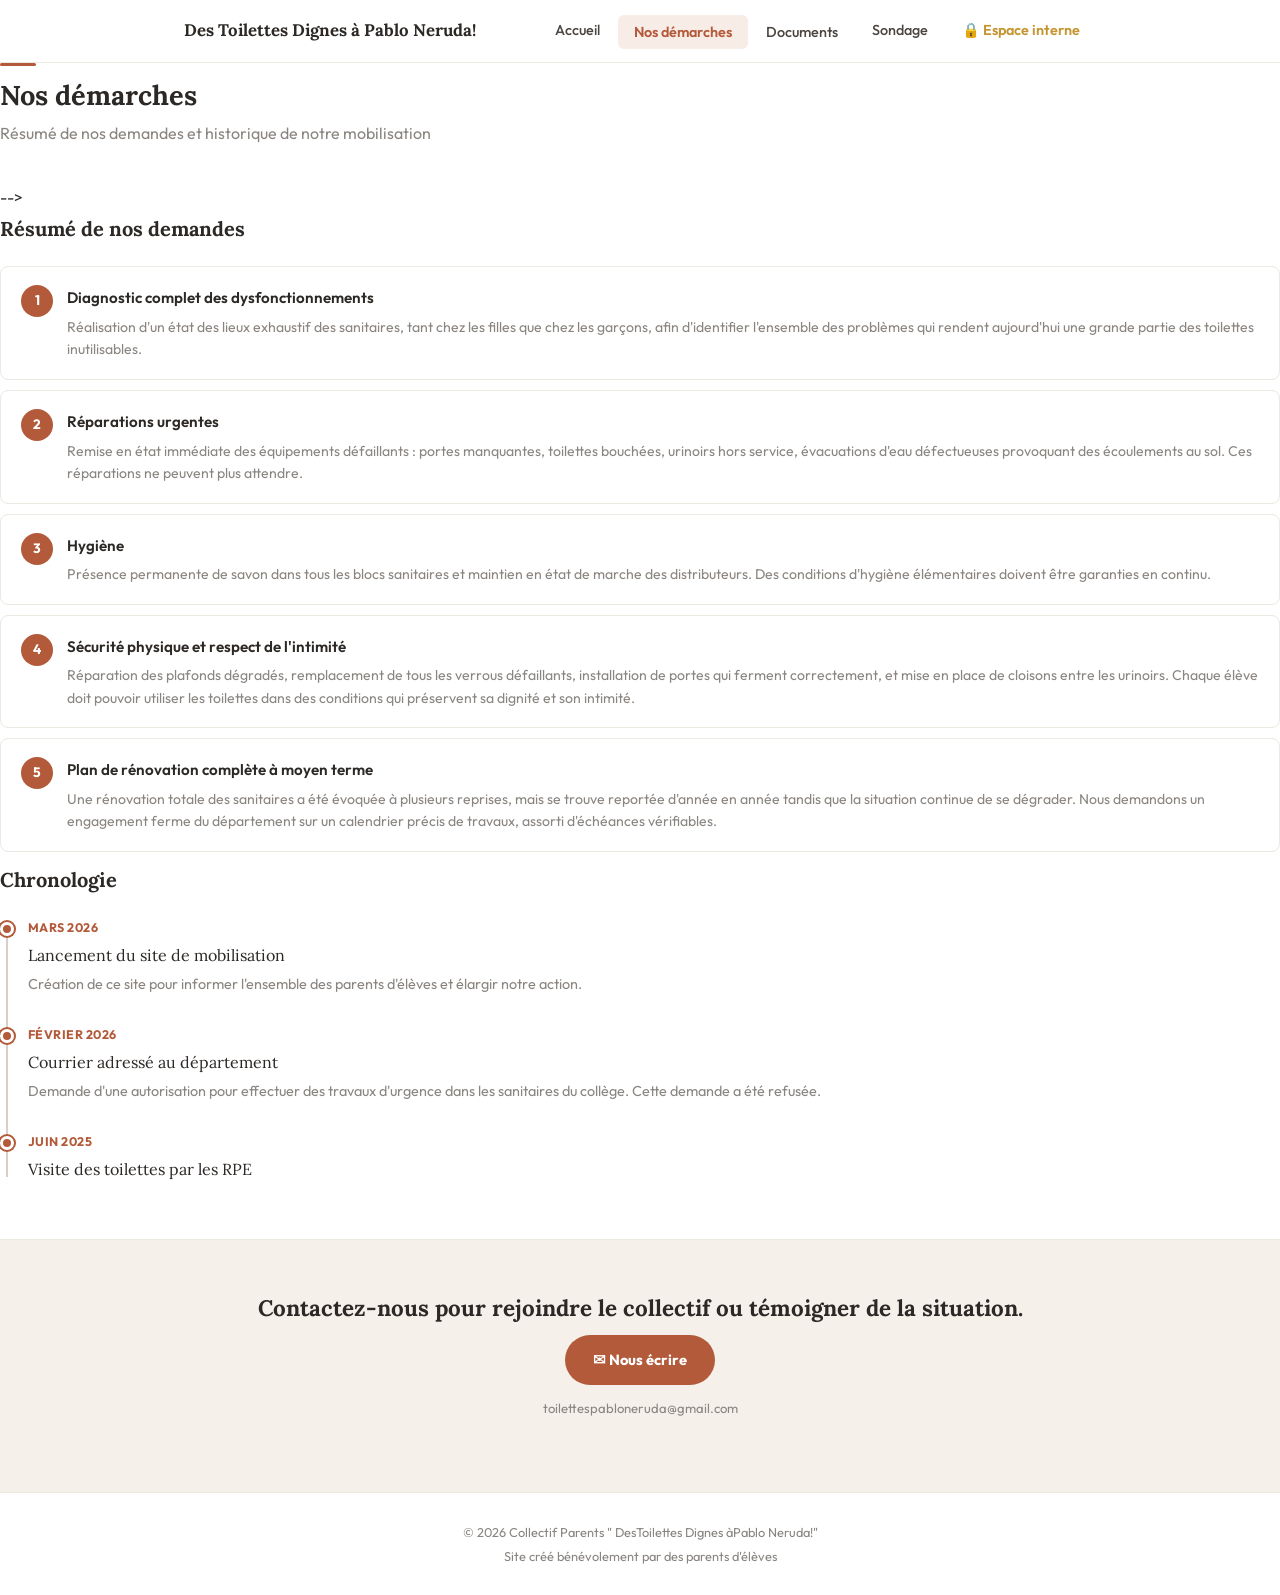
==== demarches.html @ 0e3c9efa "Update demarches.html" ====
<!DOCTYPE html>
<html lang="fr">
<head>
<meta charset="UTF-8">
<meta name="viewport" content="width=device-width, initial-scale=1.0">
<title>Nos démarches du collectif "Des Toilettes Dignes à Pablo Neruda!"</title>
<link rel="stylesheet" href="style.css">
</head>
<body>

<header>
  <div class="header-inner">
    <a href="index.html" class="logo">
      Des Toilettes Dignes à Pablo Neruda!
    </a>
    <button class="hamburger" onclick="document.querySelector('nav').classList.toggle('open')" aria-label="Menu">☰</button>
    <nav>
      <a href="index.html">Accueil</a>
      
        <div class="dropdown">
      <a href="demarches.html" class="current">Nos démarches</a>
          <div class="dropdown-menu">
            <a href="demarches.html#demandes"> Résumé de nos demandes</a>
      <a href="demarches.html#chronologie">Chronologie</a>      
    </div>
           </div>
      
       <div class="dropdown">
      <a href="documents.html">Documents</a>
            <div class="dropdown-menu">
            <a href="documents.html#ressources"> Ressources extérieures</a>
      <a href="documents.html#photos">Constats photographiques</a>      
              <a href="documents.html#courriers">Courriers et comptes-rendus</a>  
    </div>
       </div>
      
      <a href="sondage.html">Sondage</a>
      <a href="membres.html" class="nav-members">🔒 Espace interne</a>
    </nav>
  </div>
</header>


  <!--
<div class="page">
  <!-- CHRONOLOGIE -->
  <div class="section-header">
    <div class="section-bar"></div>
    <h1 class="section-title">Nos démarches</h1>
    <p class="section-sub">Résumé de nos demandes et historique de notre mobilisation  </p>
  </div>
-->
 
  <!-- NOS DEMANDES -->
  <h2 id="demandes" style="font-family: var(--font-h); font-size: 1.25rem; margin-bottom: 20px; color: var(--ink);">Résumé de nos demandes</h2>
  
  <div class="demand-item">
    <div class="demand-num">1</div>
    <div>
      <div class="demand-title">Diagnostic complet des dysfonctionnements</div>
      <div class="demand-desc">Réalisation d'un état des lieux exhaustif des sanitaires, tant chez les filles que chez les garçons, afin d'identifier 
        l'ensemble des problèmes qui rendent aujourd'hui une grande partie des toilettes inutilisables.</div>  
    </div>
  </div>

 
  <div class="demand-item">
    <div class="demand-num">2</div>
    <div>
      <div class="demand-title">Réparations urgentes</div>
      <div class="demand-desc">Remise en état immédiate des équipements défaillants : portes manquantes, toilettes bouchées, 
  urinoirs hors service, évacuations d'eau défectueuses provoquant des écoulements au sol. 
  Ces réparations ne peuvent plus attendre. </div>
    </div>
  </div>

  <div class="demand-item">
    <div class="demand-num">3</div>
    <div>
      <div class="demand-title">Hygiène</div>
    <div class="demand-desc">Présence permanente de savon dans tous les blocs sanitaires et maintien 
  en état de marche des distributeurs. Des conditions d'hygiène élémentaires doivent être garanties en continu.</div>
    <!--  <span class="status status-nope">Non traité</span> -->
    </div>
  </div>

  <div class="demand-item">
    <div class="demand-num">4</div>
    <div>
      <div class="demand-title">Sécurité physique et respect de l'intimité</div>
      <div class="demand-desc">
Réparation des plafonds dégradés, remplacement de tous les verrous défaillants, installation de portes qui ferment correctement,
  et mise en place de cloisons entre les urinoirs. Chaque élève doit pouvoir utiliser les toilettes dans des conditions 
  qui préservent sa dignité et son intimité.        
      </div>
   </div>
  </div>

        <div class="demand-item">
    <div class="demand-num">5</div>
    <div>
      <div class="demand-title">Plan de rénovation complète à moyen terme</div>
      <div class="demand-desc">
    Une rénovation totale des sanitaires a été évoquée à plusieurs reprises, mais se trouve reportée d'année 
      en année tandis que la situation continue de se dégrader. Nous demandons un engagement ferme du département 
      sur un calendrier précis de travaux, assorti d'échéances vérifiables.
     </div>
   </div>
  </div>
  


 <h2 id="chronologie" style="font-family: var(--font-h); font-size: 1.25rem; margin-bottom: 20px; color: var(--ink);">Chronologie</h2>
  <div class="timeline" style="margin-bottom: 56px;">

    <div class="tl-item">
      <div class="tl-dot"></div>
      <div class="tl-date">Mars 2026</div>
      <div class="tl-title">Lancement du site de mobilisation</div>
      <div class="tl-desc">Création de ce site pour informer l'ensemble des parents d'élèves et élargir notre action.</div>
    </div>

    <div class="tl-item">
      <div class="tl-dot"></div>
      <div class="tl-date">Février 2026</div>
      <div class="tl-title">Courrier adressé au département  </div>
      <div class="tl-desc"> Demande d'une autorisation pour effectuer des travaux d'urgence dans les sanitaires du collège. 
        Cette demande a été refusée.  </div>
    </div>

    <div class="tl-item">
      <div class="tl-dot"></div>
      <div class="tl-date">Juin 2025</div>
      <div class="tl-title">Visite des toilettes par les RPE</div>
    </div>
 
  </div>
</div>

  
<!-- CTA -->
<section class="cta-band">
  <h2>Contactez-nous pour rejoindre le collectif ou témoigner de la situation.</h2>
  <a href="mailto:toilettespabloneruda@gmail.com" class="btn btn-terra">✉ Nous écrire</a>
  <p style="margin-top: 12px; font-size: 0.82rem; color: var(--gray);">toilettespabloneruda@gmail.com</p>
</section>

<footer>
  <p>© 2026 Collectif Parents " DesToilettes Dignes àPablo Neruda!"</p>
  <p>Site créé bénévolement par des parents d'élèves</p>
</footer>

</body>
</html>
---- style.css ----
/* ============================================
   STYLE COMMUN — Collectif Toilettes Dignes
   Palette : blanc + terracotta + gris chaud
   ============================================ */
@import url('https://fonts.googleapis.com/css2?family=Lora:ital,wght@0,500;0,700;1,500&family=Outfit:wght@300;400;500;600;700&display=swap');

:root {
  --white: #ffffff;
  --off-white: #fdfcfa;
  --cream: #f5f0ea;
  --ink: #2c2825;
  --ink-light: #4a4540;
  --gray: #8a8580;
  --gray-light: #d6d0c8;
  --gray-pale: #ece8e2;
  --terra: #b35a3a;
  --terra-dark: #943e26;
  --terra-soft: #f8ece7;
  --olive: #5a7a52;
  --olive-soft: #eaf2e7;
  --gold: #c49530;
  --gold-soft: #fdf4dd;
  --slate: #4a5568;
  --red-badge: #d9534f;

  --font-h: 'Lora', Georgia, serif;
  --font-b: 'Outfit', 'Segoe UI', sans-serif;

  --maxw: 960px;
  --radius: 8px;
  --shadow-s: 0 1px 3px rgba(44,40,37,0.06);
  --shadow-m: 0 4px 16px rgba(44,40,37,0.08);
  --transition: 0.2s ease;
}

*, *::before, *::after { box-sizing: border-box; margin: 0; padding: 0; }
html { scroll-behavior: smooth; }

body {
  font-family: var(--font-b);
  color: var(--ink);
  background: var(--white);
  line-height: 1.75;
  font-size: 16px;
  -webkit-font-smoothing: antialiased;
}

a { color: var(--terra); text-decoration: none; transition: color var(--transition); }
a:hover { color: var(--terra-dark); }

img { max-width: 100%; display: block; }

/* ============================================
   HEADER
   ============================================ */
header {
  background: var(--white);
  border-bottom: 1px solid var(--gray-pale);
  position: sticky;
  top: 0;
  z-index: 100;
}

.header-inner {
  max-width: var(--maxw);
  margin: 0 auto;
  padding: 0 24px;
  display: flex;
  align-items: center;
  justify-content: space-between;
  height: 62px;
}

.logo {
  font-family: var(--font-h);
  font-size: 1.05rem;
  font-weight: 700;
  color: var(--ink);
  display: flex;
  align-items: center;
  gap: 10px;
}

.logo-mark {
  width: 32px; height: 32px;
  background: var(--terra);
  color: var(--white);
  border-radius: 50%;
  display: flex; align-items: center; justify-content: center;
  font-size: 0.9rem;
  font-style: normal;
}

nav { display: flex; gap: 2px; align-items: center; }

nav a {
  color: var(--ink-light);
  font-size: 0.9rem;
  font-weight: 500;
  padding: 8px 16px;
  border-radius: 6px;
  transition: var(--transition);
  text-decoration: none;
}

nav a:hover {
  background: var(--cream);
  color: var(--ink);
}

nav a.current {
  background: var(--terra-soft);
  color: var(--terra);
  font-weight: 600;
}

nav a.nav-members {
  color: var(--gold);
  font-weight: 600;
}

nav a.nav-members:hover {
  background: var(--gold-soft);
  color: var(--gold);
}

nav a.nav-members.current {
  background: var(--gold-soft);
  color: var(--gold);
}

.hamburger {
  display: none;
  background: none;
  border: none;
  color: var(--ink);
  font-size: 1.5rem;
  cursor: pointer;
  padding: 4px;
}

/* ============================================
   PAGE CONTAINER
   ============================================ */
.page {
  max-width: var(--maxw);
  margin: 0 auto;
  padding: 48px 24px 80px;
}

/* ============================================
   SECTION HEADERS
   ============================================ */
.section-header { margin-bottom: 36px; }

.section-bar {
  width: 36px; height: 3px;
  background: var(--terra);
  border-radius: 2px;
  margin-bottom: 12px;
}

.section-title {
  font-family: var(--font-h);
  font-size: 1.7rem;
  color: var(--ink);
  margin-bottom: 6px;
  font-weight: 700;
  line-height: 1.3;
}

.section-sub {
  color: var(--gray);
  font-size: 1rem;
  font-weight: 400;
}

/* ============================================
   CARDS
   ============================================ */
.card {
  background: var(--white);
  border: 1px solid var(--gray-pale);
  border-radius: var(--radius);
  padding: 24px;
  transition: box-shadow var(--transition), transform var(--transition);
}

.card:hover {
  box-shadow: var(--shadow-m);
  transform: translateY(-2px);
}

.card h3 {
  font-family: var(--font-h);
  font-size: 1.05rem;
  margin-bottom: 6px;
  color: var(--ink);
}

.card p {
  color: var(--gray);
  font-size: 0.92rem;
  line-height: 1.65;
}

.grid {
  display: grid;
  gap: 18px;
}

.grid-2 { grid-template-columns: repeat(auto-fill, minmax(300px, 1fr)); }
.grid-3 { grid-template-columns: repeat(auto-fill, minmax(240px, 1fr)); }

/* ============================================
   BADGE ICONS
   ============================================ */
.badge {
  width: 40px; height: 40px;
  border-radius: 10px;
  display: flex; align-items: center; justify-content: center;
  font-size: 1.15rem;
  margin-bottom: 12px;
}

.badge-terra { background: var(--terra-soft); }
.badge-olive { background: var(--olive-soft); }
.badge-gold { background: var(--gold-soft); }

/* ============================================
   TIMELINE
   ============================================ */
.timeline { position: relative; padding-left: 28px; }

.timeline::before {
  content: '';
  position: absolute;
  left: 6px; top: 6px; bottom: 6px;
  width: 2px;
  background: var(--gray-light);
}

.tl-item { position: relative; padding-bottom: 28px; }
.tl-item:last-child { padding-bottom: 0; }

.tl-dot {
  position: absolute;
  left: -28px; top: 5px;
  width: 14px; height: 14px;
  border-radius: 50%;
  background: var(--terra);
  border: 3px solid var(--white);
  box-shadow: 0 0 0 2px var(--terra);
}

.tl-item.muted .tl-dot { background: var(--gray-light); box-shadow: 0 0 0 2px var(--gray-light); }

.tl-date {
  font-size: 0.78rem;
  font-weight: 700;
  color: var(--terra);
  text-transform: uppercase;
  letter-spacing: 0.04em;
  margin-bottom: 2px;
}

.tl-title {
  font-family: var(--font-h);
  font-size: 1rem;
  color: var(--ink);
  margin-bottom: 4px;
}

.tl-desc {
  color: var(--gray);
  font-size: 0.9rem;
  line-height: 1.6;
}

/* ============================================
   DEMAND ITEMS
   ============================================ */
.demand-item {
  display: flex;
  gap: 14px;
  align-items: flex-start;
  padding: 18px 20px;
  background: var(--white);
  border: 1px solid var(--gray-pale);
  border-radius: var(--radius);
  margin-bottom: 10px;
}

.demand-num {
  width: 32px; height: 32px;
  min-width: 32px;
  border-radius: 50%;
  background: var(--terra);
  color: var(--white);
  display: flex; align-items: center; justify-content: center;
  font-weight: 700;
  font-size: 0.85rem;
}

.demand-title { font-weight: 600; font-size: 0.95rem; }

.demand-desc {
  color: var(--gray);
  font-size: 0.88rem;
  margin-top: 4px;
  line-height: 1.6;
}

.status {
  display: inline-block;
  font-size: 0.72rem;
  font-weight: 700;
  text-transform: uppercase;
  letter-spacing: 0.04em;
  padding: 3px 10px;
  border-radius: 50px;
  margin-top: 8px;
}

.status-pending { background: #fef3cd; color: #856404; }
.status-nope { background: #fdeaea; color: #a33; }
.status-waiting { background: #e0ecff; color: #2558a8; }

/* ============================================
   DOCUMENT LIST
   ============================================ */
.doc-item {
  display: flex;
  align-items: center;
  gap: 14px;
  padding: 16px 20px;
  background: var(--white);
  border: 1px solid var(--gray-pale);
  border-radius: var(--radius);
  margin-bottom: 8px;
  transition: box-shadow var(--transition);
}

.doc-item:hover { box-shadow: var(--shadow-s); }

.doc-icon {
  width: 38px; height: 38px;
  min-width: 38px;
  border-radius: 8px;
  display: flex; align-items: center; justify-content: center;
  font-size: 1rem;
}

.doc-icon.pdf { background: var(--terra-soft); }
.doc-icon.doc { background: var(--olive-soft); }
.doc-icon.img { background: #e8ecf5; }

.doc-info { flex: 1; }
.doc-name { font-weight: 600; font-size: 0.9rem; }
.doc-meta { font-size: 0.78rem; color: var(--gray); margin-top: 1px; }

.doc-dl {
  font-size: 0.82rem;
  font-weight: 700;
  color: var(--terra);
  white-space: nowrap;
}

/* ============================================
   PHOTO GRID
   ============================================ */
.photo-grid {
  display: grid;
  grid-template-columns: repeat(auto-fill, minmax(200px, 1fr));
  gap: 12px;
}

.photo-slot {
  aspect-ratio: 4/3;
  background: var(--cream);
  border-radius: var(--radius);
  display: flex;
  flex-direction: column;
  align-items: center;
  justify-content: center;
  color: var(--gray);
  font-size: 0.85rem;
  border: 2px dashed var(--gray-light);
  text-align: center;
  padding: 14px;
}

.photo-slot .ph-icon { font-size: 1.8rem; margin-bottom: 6px; opacity: 0.4; }
.photo-slot .ph-label { font-weight: 600; font-size: 0.82rem; }

/* ============================================
   PRIVATE AREA
   ============================================ */
.private-gate {
  max-width: 400px;
  margin: 40px auto 0;
  text-align: center;
}

.lock-icon {
  width: 64px; height: 64px;
  background: var(--gold-soft);
  border-radius: 50%;
  display: flex; align-items: center; justify-content: center;
  font-size: 1.8rem;
  margin: 0 auto 20px;
}

.private-gate h3 {
  font-family: var(--font-h);
  font-size: 1.2rem;
  margin-bottom: 6px;
}

.private-gate p {
  color: var(--gray);
  font-size: 0.92rem;
  margin-bottom: 24px;
}

.pw-form {
  display: flex;
  gap: 10px;
  max-width: 320px;
  margin: 0 auto;
}

.pw-input {
  flex: 1;
  padding: 11px 16px;
  border: 2px solid var(--gray-light);
  border-radius: 50px;
  font-family: var(--font-b);
  font-size: 0.92rem;
  outline: none;
  transition: var(--transition);
  background: var(--white);
}

.pw-input:focus { border-color: var(--gold); }
.pw-input.error { border-color: var(--red-badge); animation: shake 0.4s; }

@keyframes shake {
  0%, 100% { transform: translateX(0); }
  25%, 75% { transform: translateX(-5px); }
  50% { transform: translateX(5px); }
}

.pw-submit {
  padding: 11px 22px;
  background: var(--gold);
  color: var(--white);
  border: none;
  border-radius: 50px;
  font-family: var(--font-b);
  font-weight: 700;
  font-size: 0.88rem;
  cursor: pointer;
  transition: var(--transition);
}

.pw-submit:hover { background: #af8428; }

.pw-error-msg {
  color: var(--red-badge);
  font-size: 0.85rem;
  margin-top: 12px;
  display: none;
  font-weight: 600;
}

.private-content { display: none; }
.private-content.unlocked { display: block; animation: fadeIn 0.35s ease; }

@keyframes fadeIn {
  from { opacity: 0; transform: translateY(8px); }
  to { opacity: 1; transform: translateY(0); }
}

.private-notice {
  display: inline-flex;
  align-items: center;
  gap: 8px;
  background: var(--gold-soft);
  color: #7a6520;
  padding: 8px 18px;
  border-radius: 50px;
  font-size: 0.85rem;
  font-weight: 600;
  margin-bottom: 24px;
}

.note-block {
  background: var(--cream);
  border: 1px solid var(--gray-pale);
  border-radius: var(--radius);
  padding: 20px;
  margin-top: 24px;
}

.note-block h4 {
  font-family: var(--font-h);
  margin-bottom: 12px;
  font-size: 1rem;
}

.note-entry {
  padding: 10px 0;
  border-bottom: 1px solid var(--gray-pale);
  font-size: 0.9rem;
  color: var(--ink-light);
}

.note-entry:last-child { border-bottom: none; }
.note-author { font-weight: 700; color: var(--ink); }

/* ============================================
   CTA BAND
   ============================================ */
.cta-band {
  background: var(--cream);
  border-top: 1px solid var(--gray-pale);
  padding: 48px 24px;
  text-align: center;
}

.cta-band h2 {
  font-family: var(--font-h);
  font-size: 1.4rem;
  margin-bottom: 8px;
}

.cta-band p {
  color: var(--gray);
  max-width: 460px;
  margin: 0 auto 24px;
}

.btn {
  display: inline-flex;
  align-items: center;
  gap: 6px;
  padding: 12px 28px;
  border-radius: 50px;
  font-family: var(--font-b);
  font-size: 0.92rem;
  font-weight: 700;
  cursor: pointer;
  border: none;
  transition: var(--transition);
  text-decoration: none;
}

.btn-terra {
  background: var(--terra);
  color: var(--white);
}

.btn-terra:hover {
  background: var(--terra-dark);
  color: var(--white);
  transform: translateY(-1px);
  box-shadow: var(--shadow-m);
}

/* ============================================
   FOOTER
   ============================================ */
footer {
  text-align: center;
  padding: 28px 24px;
  font-size: 0.8rem;
  color: var(--gray);
  border-top: 1px solid var(--gray-pale);
}

footer p + p { margin-top: 2px; }

/* ============================================
   HELPER
   ============================================ */
.hint {
  background: var(--cream);
  border-left: 3px solid var(--gold);
  padding: 12px 16px;
  font-size: 0.85rem;
  color: var(--ink-light);
  border-radius: 0 var(--radius) var(--radius) 0;
  margin-top: 20px;
}

.hint code {
  background: var(--gray-pale);
  padding: 1px 5px;
  border-radius: 3px;
  font-size: 0.82rem;
}

/* ============================================
   RESPONSIVE
   ============================================ */
@media (max-width: 768px) {
  .hamburger { display: block; }

  nav {
    display: none;
    position: absolute;
    top: 62px; left: 0; right: 0;
    background: var(--white);
    flex-direction: column;
    padding: 8px 16px 16px;
    gap: 2px;
    border-bottom: 1px solid var(--gray-pale);
    box-shadow: var(--shadow-m);
  }

  nav.open { display: flex; }

  .page { padding: 36px 20px 60px; }
  .grid-2 { grid-template-columns: 1fr; }
  .pw-form { flex-direction: column; }
}
</style>


/* ============================================
   MENU DÉROULANT
   ============================================ */
.dropdown {
  position: relative;
}

.dropdown-menu {
  display: none;
  position: absolute;
  top: 100%;
  left: 0;
  background: var(--white);
  border: 1px solid var(--gray-pale);
  border-radius: var(--radius);
  box-shadow: var(--shadow-m);
  min-width: 220px;
  padding: 6px 0;
  z-index: 300;
}

.dropdown:hover .dropdown-menu {
  display: block;
}

.dropdown-menu a {
  display: block;
  padding: 9px 18px;
  font-size: 0.85rem;
  font-weight: 500;
  color: var(--ink-light);
  text-decoration: none;
  transition: background 0.15s;
}

.dropdown-menu a:hover {
  background: var(--cream);
  color: var(--ink);
}

@media (max-width: 768px) {
  .dropdown-menu {
    position: static;
    box-shadow: none;
    border: none;
    padding: 0 0 0 16px;
  }

  .dropdown:hover .dropdown-menu {
    display: none;
  }

  .dropdown.open .dropdown-menu {
    display: block;
  }
}
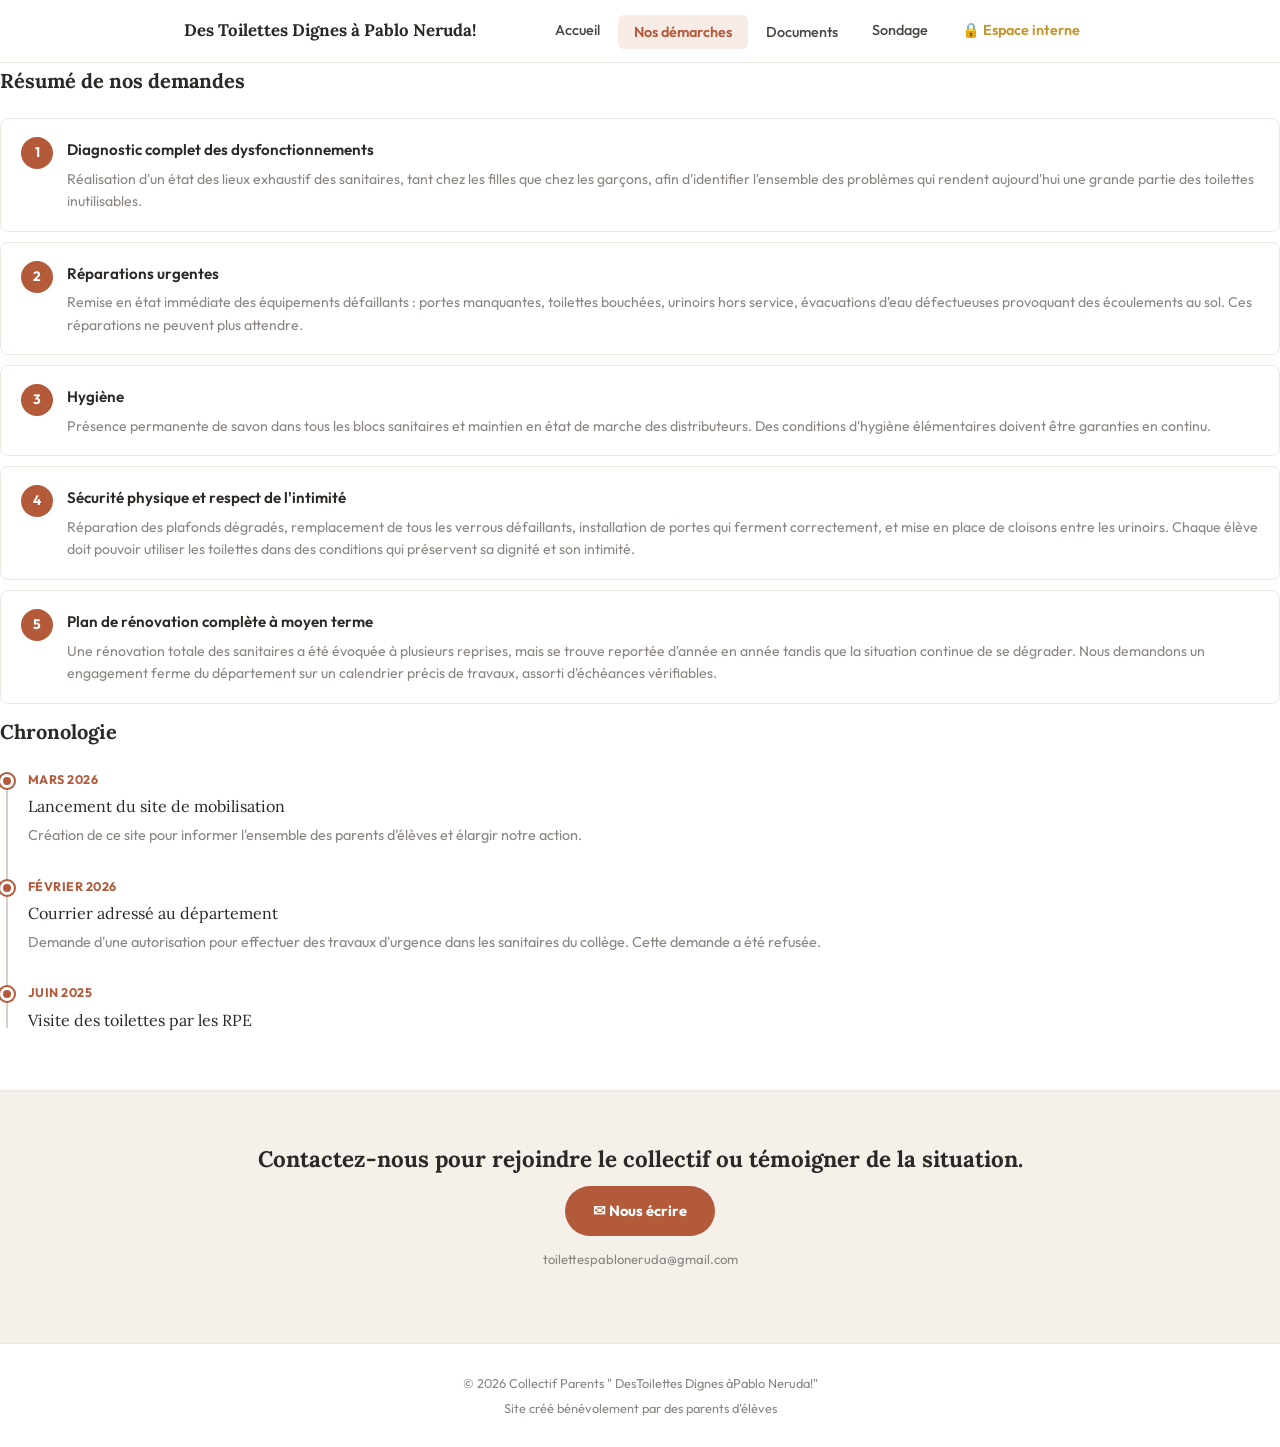
==== commit c010ed34: "Update demarches.html" ====
--- a/demarches.html
+++ b/demarches.html
@@ -43,7 +43,6 @@
 
   <!--
 <div class="page">
-  <!-- CHRONOLOGIE -->
   <div class="section-header">
     <div class="section-bar"></div>
     <h1 class="section-title">Nos démarches</h1>
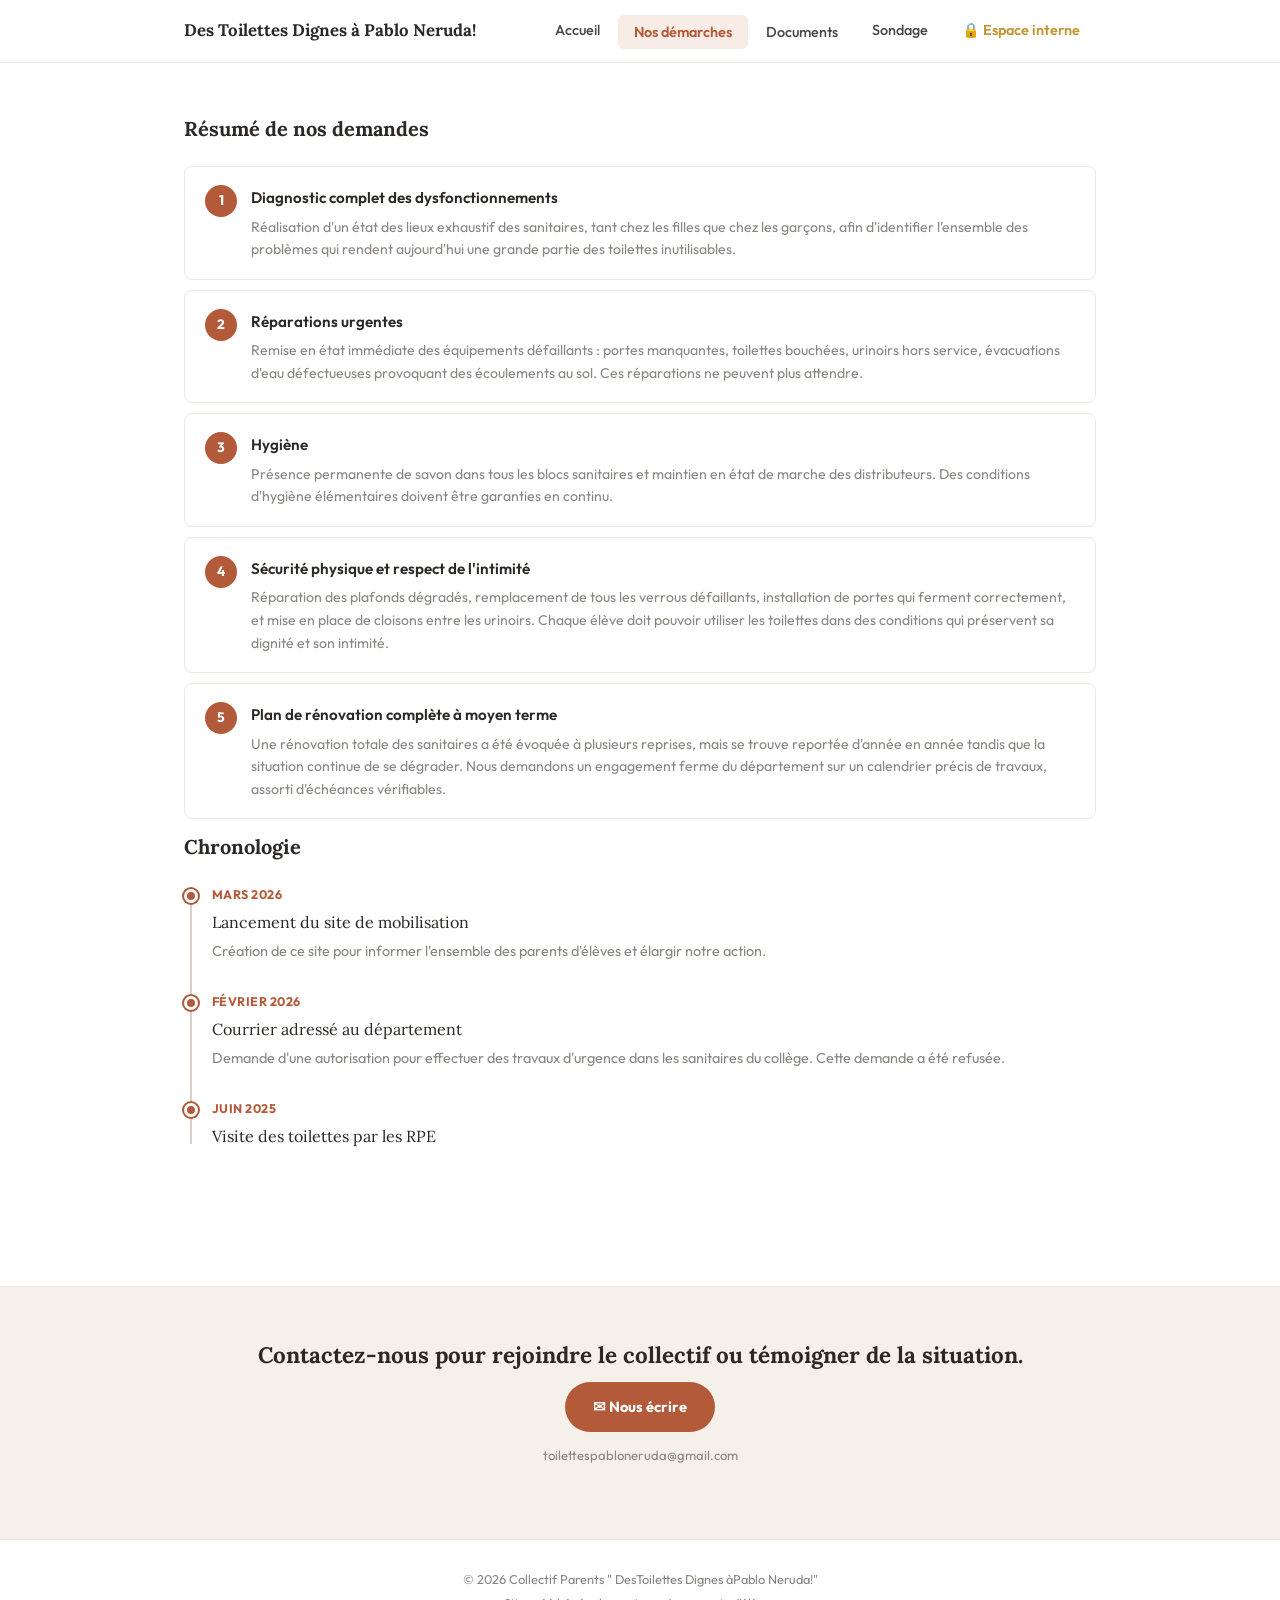
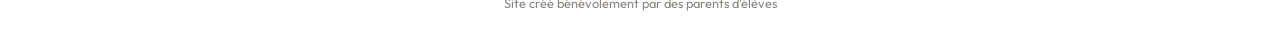
==== commit eb635715: "Update demarches.html" ====
--- a/demarches.html
+++ b/demarches.html
@@ -40,7 +40,7 @@
   </div>
 </header>
 
-
+<div class="page">
   <!--
 <div class="page">
   <div class="section-header">
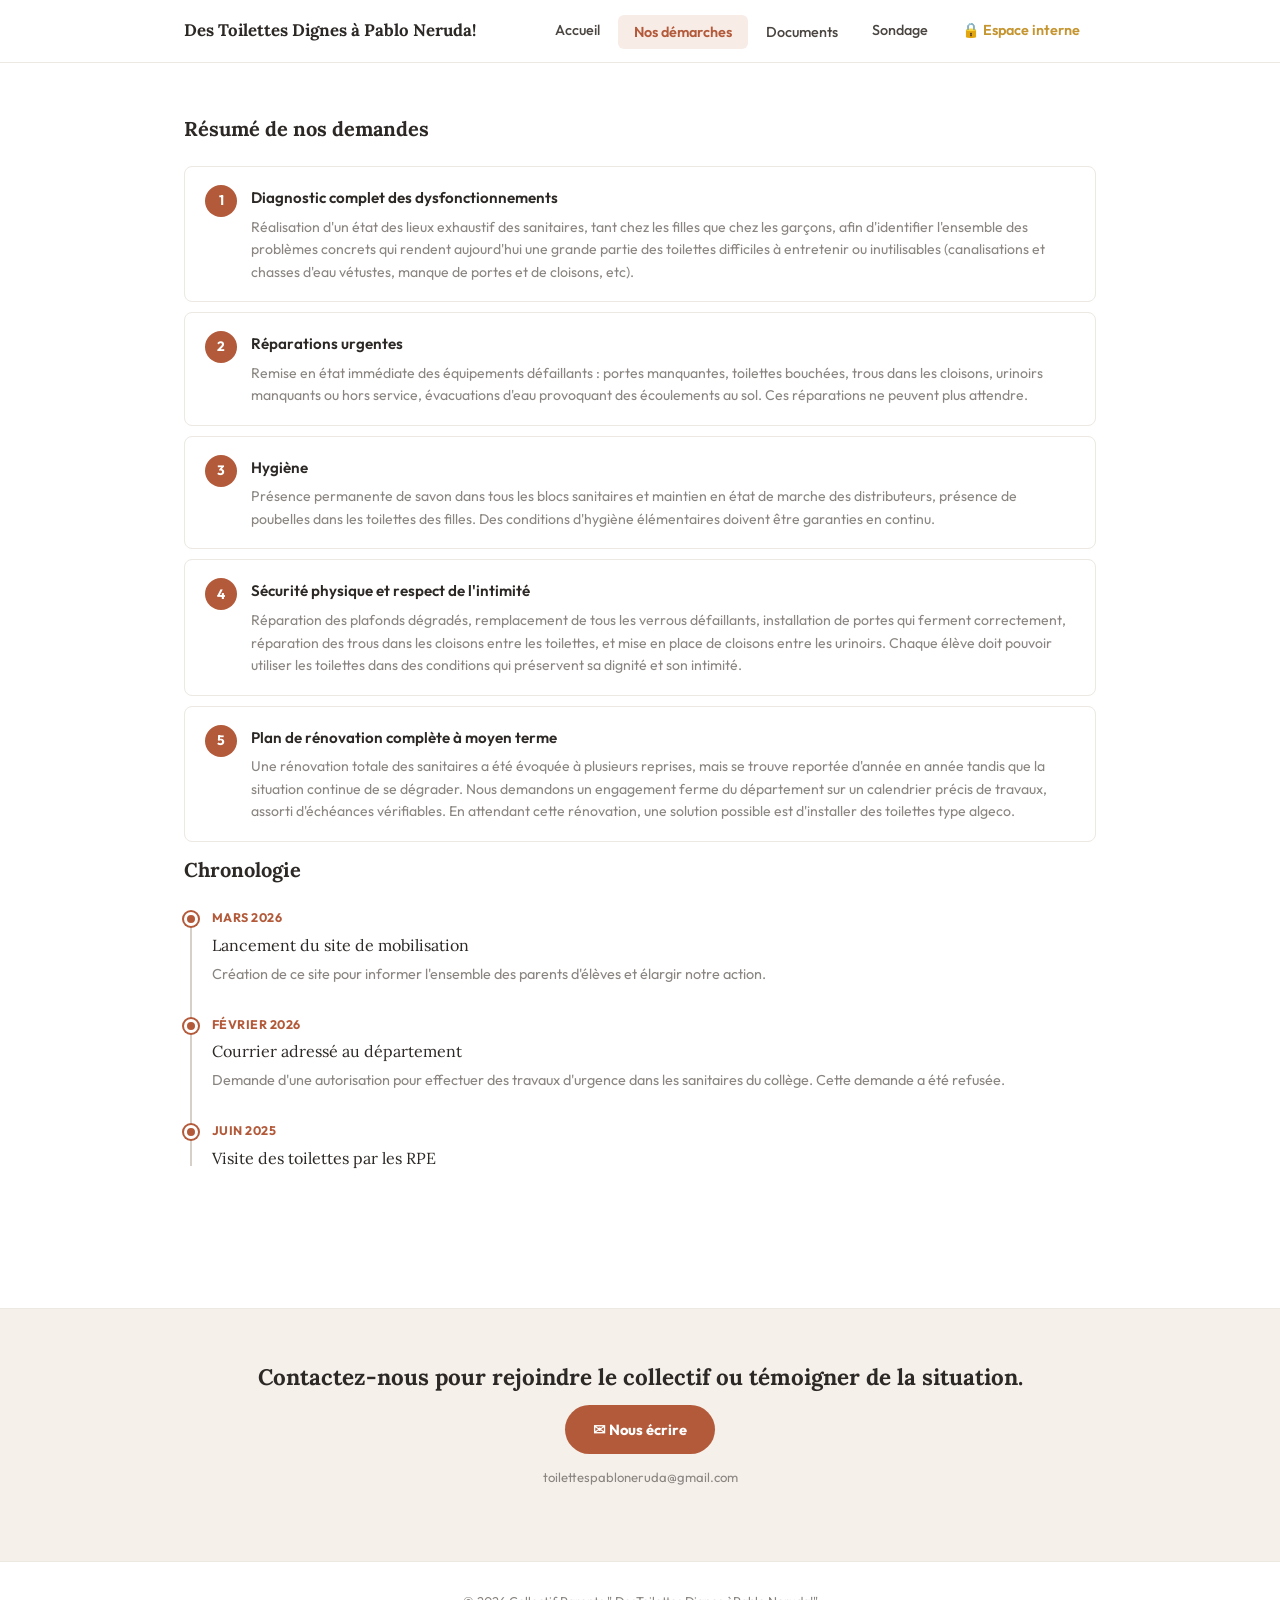
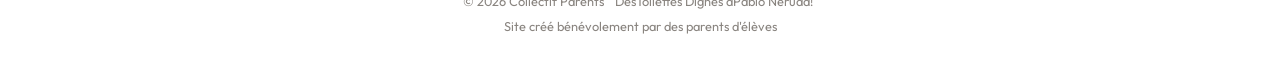
==== commit f79ba58f: "Update demarches.html" ====
--- a/demarches.html
+++ b/demarches.html
@@ -58,7 +58,7 @@
     <div>
       <div class="demand-title">Diagnostic complet des dysfonctionnements</div>
       <div class="demand-desc">Réalisation d'un état des lieux exhaustif des sanitaires, tant chez les filles que chez les garçons, afin d'identifier 
-        l'ensemble des problèmes qui rendent aujourd'hui une grande partie des toilettes inutilisables.</div>  
+        l'ensemble des problèmes concrets qui rendent aujourd'hui une grande partie des toilettes difficiles à entretenir ou inutilisables (canalisations et chasses d'eau vétustes, manque de portes et de cloisons, etc).</div>  
     </div>
   </div>
 
@@ -67,8 +67,8 @@
     <div class="demand-num">2</div>
     <div>
       <div class="demand-title">Réparations urgentes</div>
-      <div class="demand-desc">Remise en état immédiate des équipements défaillants : portes manquantes, toilettes bouchées, 
-  urinoirs hors service, évacuations d'eau défectueuses provoquant des écoulements au sol. 
+      <div class="demand-desc">Remise en état immédiate des équipements défaillants : portes manquantes, toilettes bouchées, trous dans les cloisons, 
+  urinoirs manquants ou hors service, évacuations d'eau provoquant des écoulements au sol. 
   Ces réparations ne peuvent plus attendre. </div>
     </div>
   </div>
@@ -78,7 +78,7 @@
     <div>
       <div class="demand-title">Hygiène</div>
     <div class="demand-desc">Présence permanente de savon dans tous les blocs sanitaires et maintien 
-  en état de marche des distributeurs. Des conditions d'hygiène élémentaires doivent être garanties en continu.</div>
+  en état de marche des distributeurs, présence de poubelles dans les toilettes des filles. Des conditions d'hygiène élémentaires doivent être garanties en continu.</div>
     <!--  <span class="status status-nope">Non traité</span> -->
     </div>
   </div>
@@ -88,7 +88,7 @@
     <div>
       <div class="demand-title">Sécurité physique et respect de l'intimité</div>
       <div class="demand-desc">
-Réparation des plafonds dégradés, remplacement de tous les verrous défaillants, installation de portes qui ferment correctement,
+Réparation des plafonds dégradés, remplacement de tous les verrous défaillants, installation de portes qui ferment correctement, réparation des trous dans les cloisons entre les toilettes,
   et mise en place de cloisons entre les urinoirs. Chaque élève doit pouvoir utiliser les toilettes dans des conditions 
   qui préservent sa dignité et son intimité.        
       </div>
@@ -102,7 +102,7 @@
       <div class="demand-desc">
     Une rénovation totale des sanitaires a été évoquée à plusieurs reprises, mais se trouve reportée d'année 
       en année tandis que la situation continue de se dégrader. Nous demandons un engagement ferme du département 
-      sur un calendrier précis de travaux, assorti d'échéances vérifiables.
+      sur un calendrier précis de travaux, assorti d'échéances vérifiables. En attendant cette rénovation, une solution possible est d'installer des toilettes type algeco.
      </div>
    </div>
   </div>
--- a/style.css
+++ b/style.css
@@ -625,7 +625,7 @@
   .grid-2 { grid-template-columns: 1fr; }
   .pw-form { flex-direction: column; }
 }
-</style>
+
 
 
 /* ============================================
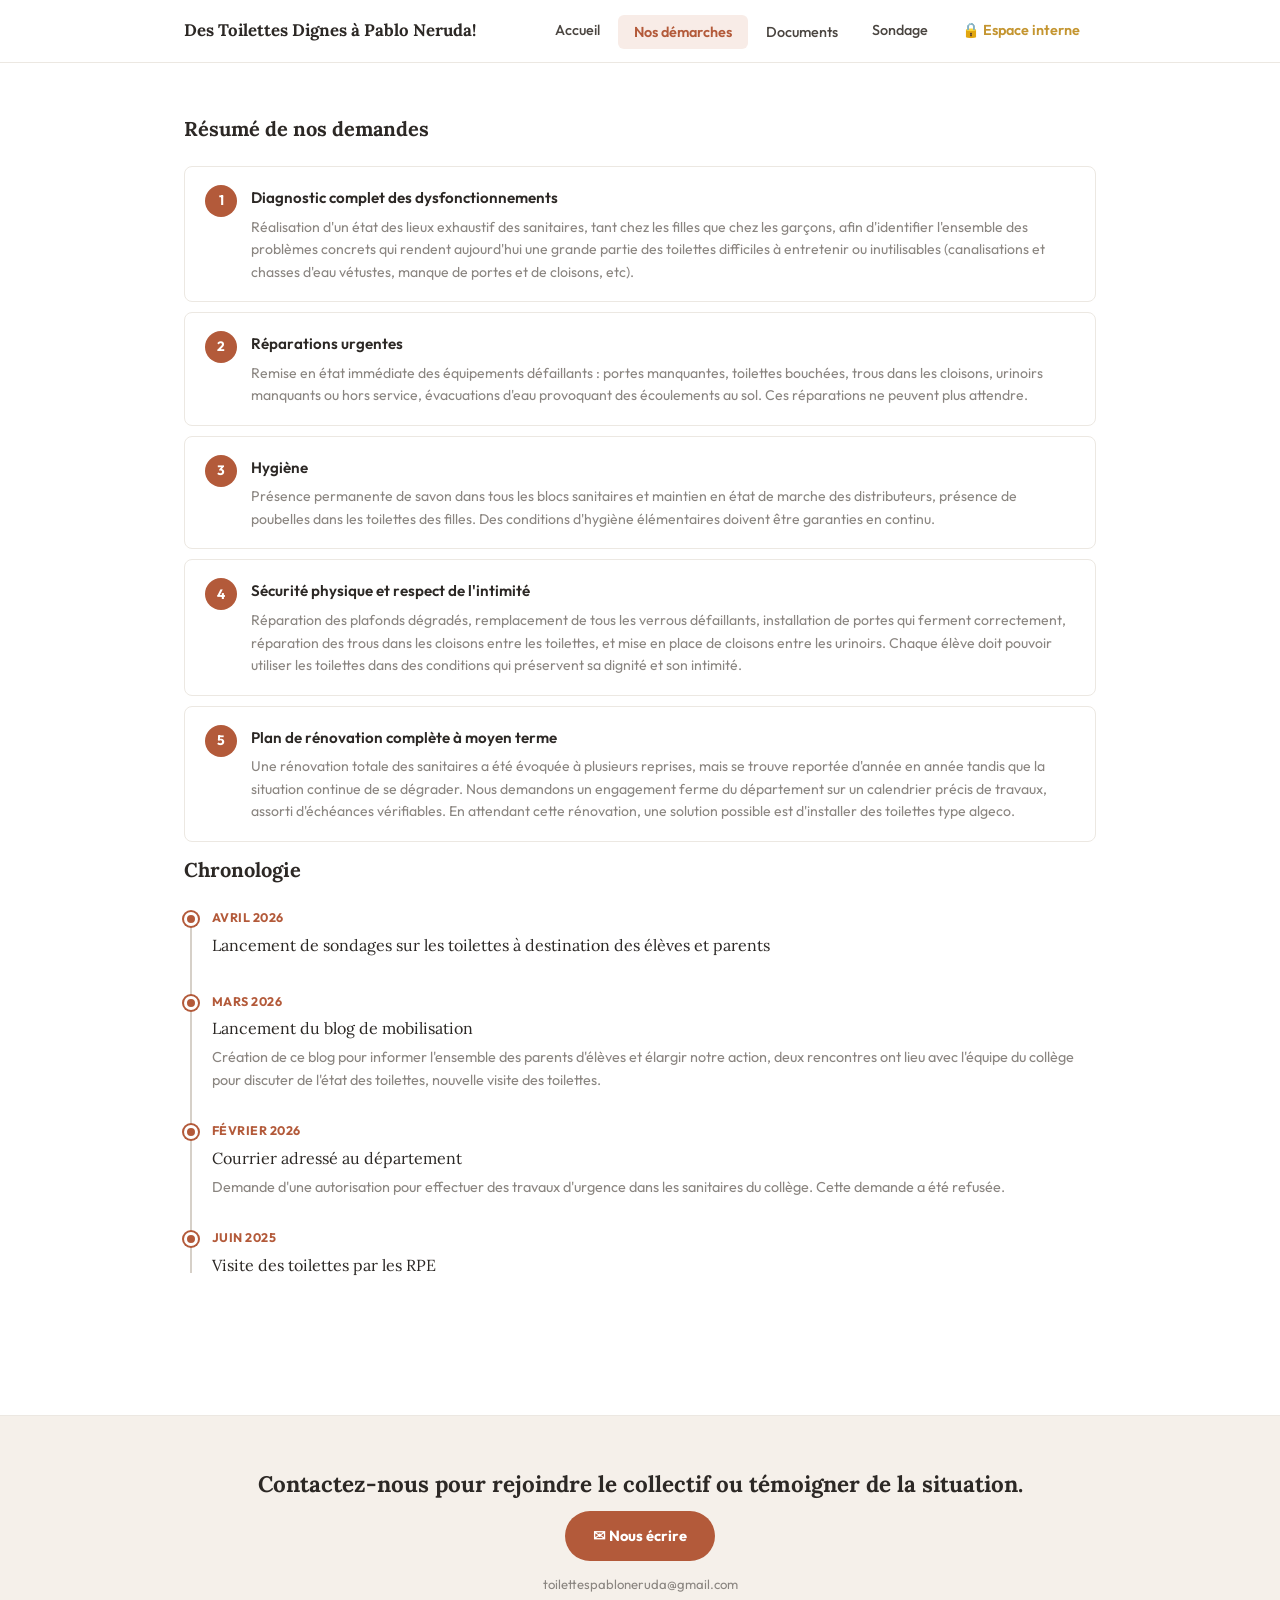
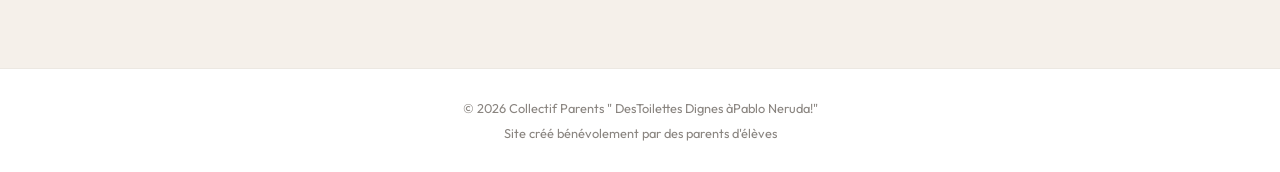
==== commit 9025430a: "Update demarches.html" ====
--- a/demarches.html
+++ b/demarches.html
@@ -112,11 +112,18 @@
  <h2 id="chronologie" style="font-family: var(--font-h); font-size: 1.25rem; margin-bottom: 20px; color: var(--ink);">Chronologie</h2>
   <div class="timeline" style="margin-bottom: 56px;">
 
+ <div class="tl-item">
+      <div class="tl-dot"></div>
+      <div class="tl-date">Avril 2026</div>
+      <div class="tl-title">Lancement de sondages sur les toilettes à destination des élèves et parents</div>
+      <div class="tl-desc"></div>
+    </div>
+    
     <div class="tl-item">
       <div class="tl-dot"></div>
       <div class="tl-date">Mars 2026</div>
-      <div class="tl-title">Lancement du site de mobilisation</div>
-      <div class="tl-desc">Création de ce site pour informer l'ensemble des parents d'élèves et élargir notre action.</div>
+      <div class="tl-title">Lancement du blog de mobilisation</div>
+      <div class="tl-desc">Création de ce blog pour informer l'ensemble des parents d'élèves et élargir notre action, deux rencontres ont lieu avec l'équipe du collège pour discuter de l'état des toilettes, nouvelle visite des toilettes.</div>
     </div>
 
     <div class="tl-item">
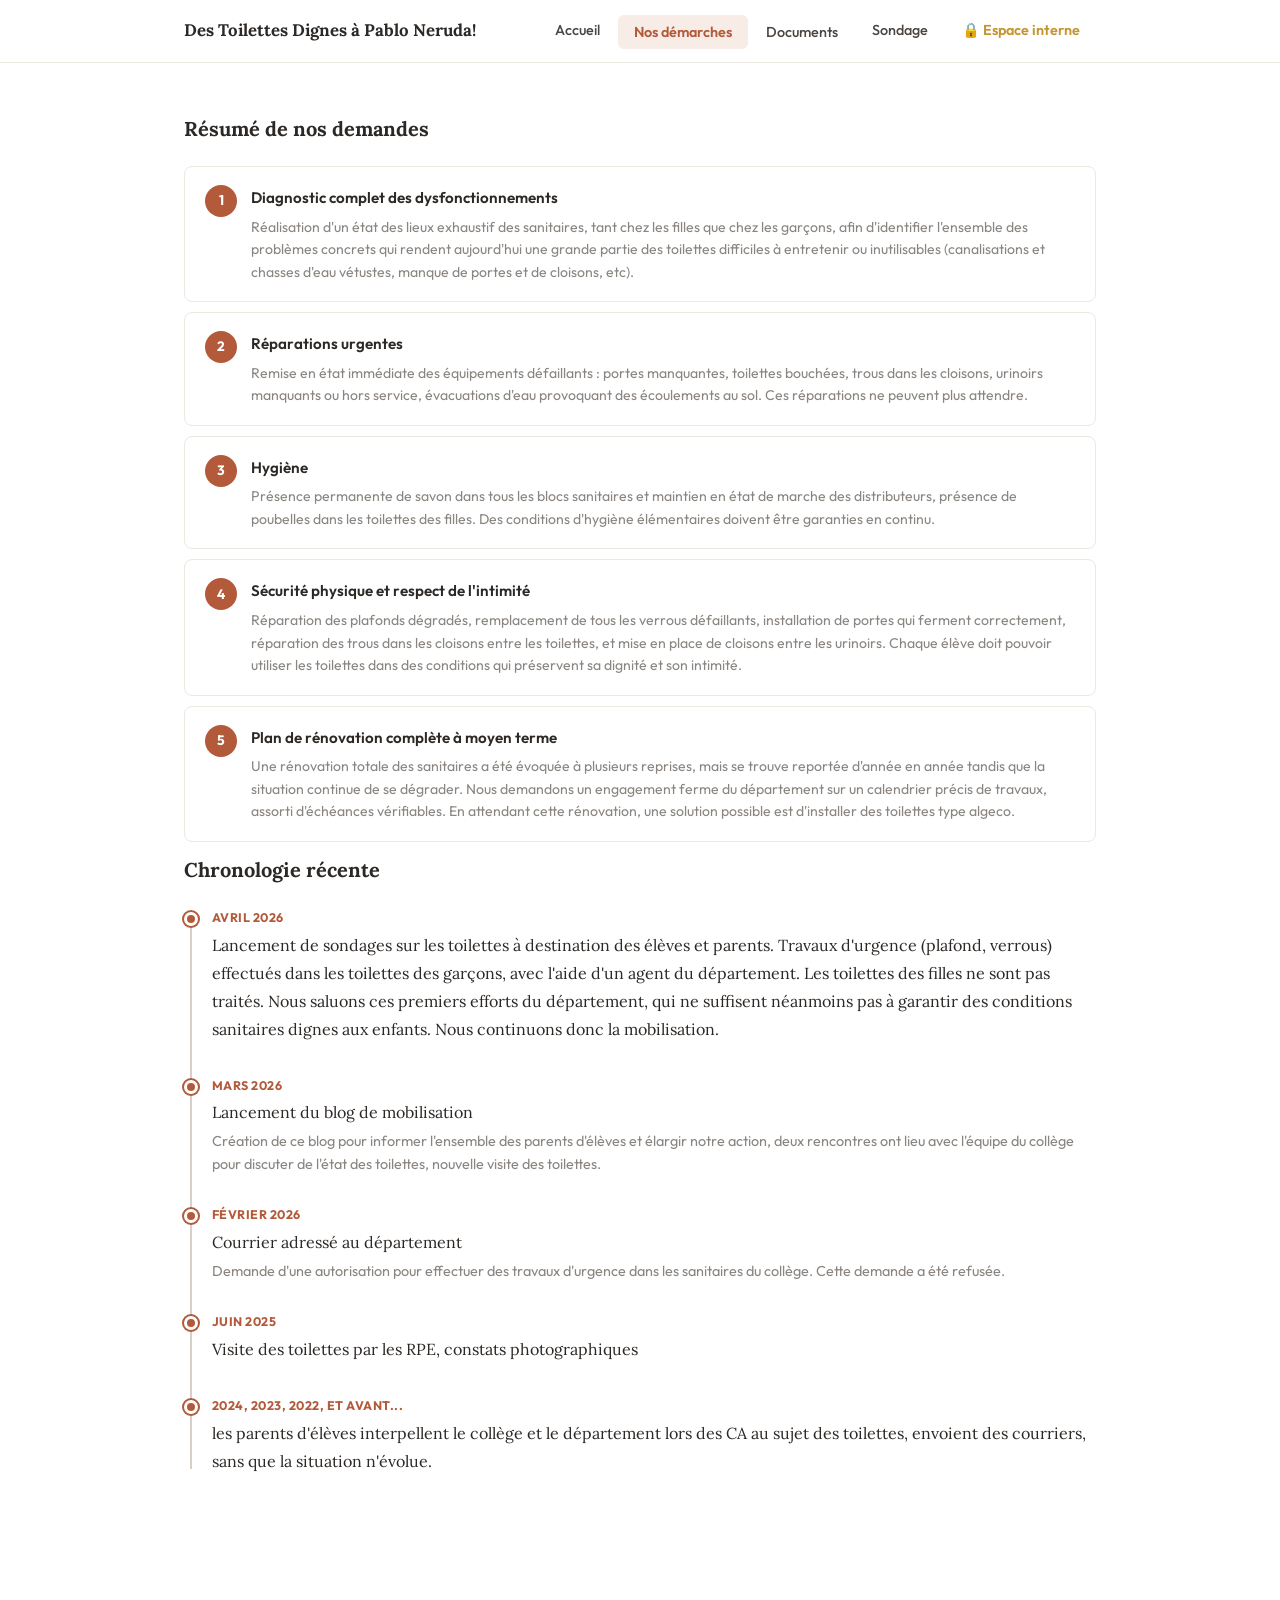
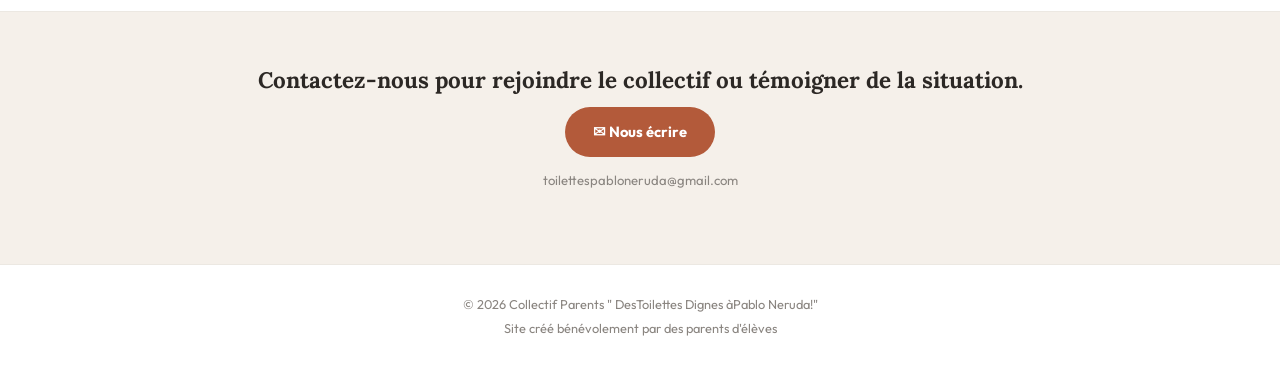
==== commit 02177edc: "Update demarches.html" ====
--- a/demarches.html
+++ b/demarches.html
@@ -109,13 +109,15 @@
   
 
 
- <h2 id="chronologie" style="font-family: var(--font-h); font-size: 1.25rem; margin-bottom: 20px; color: var(--ink);">Chronologie</h2>
+ <h2 id="chronologie" style="font-family: var(--font-h); font-size: 1.25rem; margin-bottom: 20px; color: var(--ink);">Chronologie récente</h2>
   <div class="timeline" style="margin-bottom: 56px;">
 
  <div class="tl-item">
       <div class="tl-dot"></div>
       <div class="tl-date">Avril 2026</div>
-      <div class="tl-title">Lancement de sondages sur les toilettes à destination des élèves et parents</div>
+      <div class="tl-title">Lancement de sondages sur les toilettes à destination des élèves et parents.
+      Travaux d'urgence (plafond, verrous) effectués dans les toilettes des garçons, avec l'aide d'un agent du département.
+      Les toilettes des filles ne sont pas traités. Nous saluons ces premiers efforts du département, qui ne suffisent néanmoins pas à garantir des conditions sanitaires dignes aux enfants. Nous continuons donc la mobilisation.</div>
       <div class="tl-desc"></div>
     </div>
     
@@ -131,15 +133,21 @@
       <div class="tl-date">Février 2026</div>
       <div class="tl-title">Courrier adressé au département  </div>
       <div class="tl-desc"> Demande d'une autorisation pour effectuer des travaux d'urgence dans les sanitaires du collège. 
-        Cette demande a été refusée.  </div>
+        Cette demande a été refusée. </div>
     </div>
 
     <div class="tl-item">
       <div class="tl-dot"></div>
       <div class="tl-date">Juin 2025</div>
-      <div class="tl-title">Visite des toilettes par les RPE</div>
+      <div class="tl-title">Visite des toilettes par les RPE, constats photographiques</div>
     </div>
- 
+
+<div class="tl-item">
+      <div class="tl-dot"></div>
+      <div class="tl-date"> 2024, 2023, 2022, et avant...</div>
+      <div class="tl-title"> les parents d'élèves interpellent le collège et le département lors des CA au sujet des toilettes, envoient des courriers, sans que la situation n'évolue.</div>
+    </div>
+    
   </div>
 </div>
 
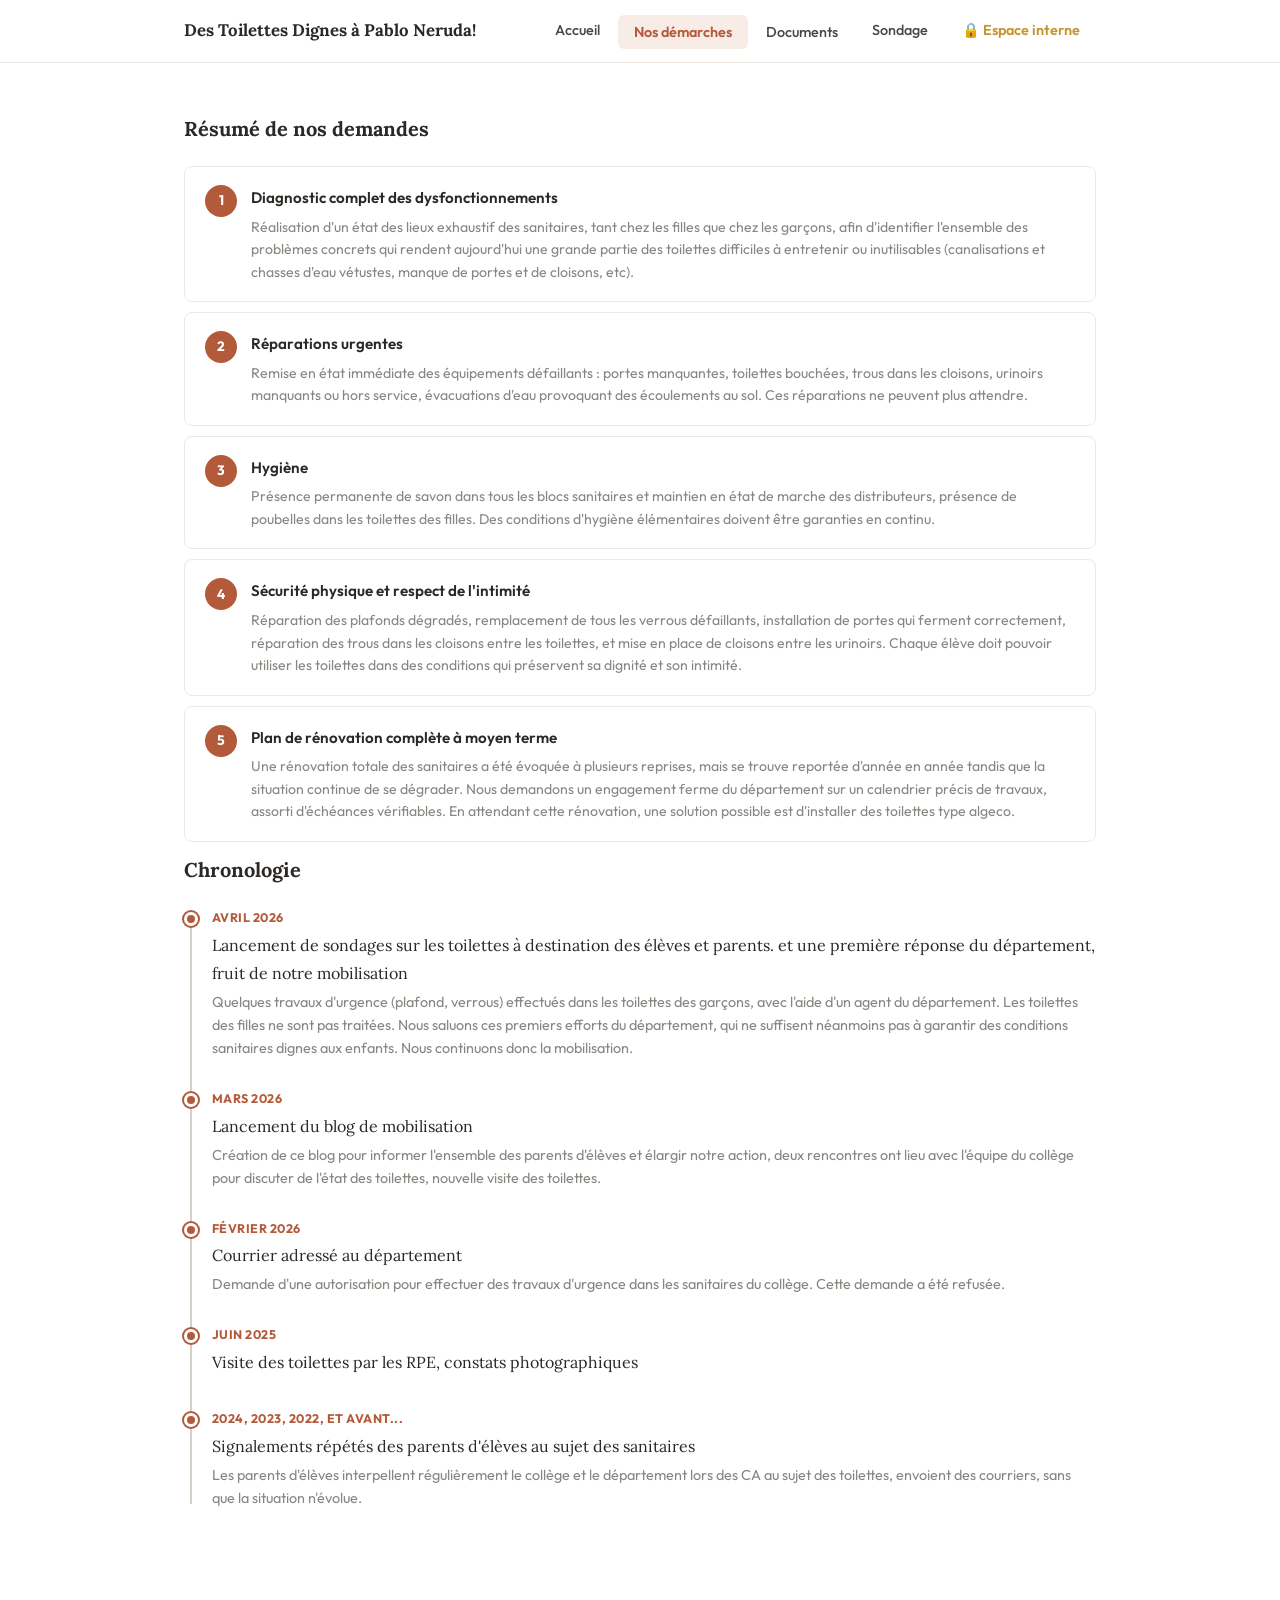
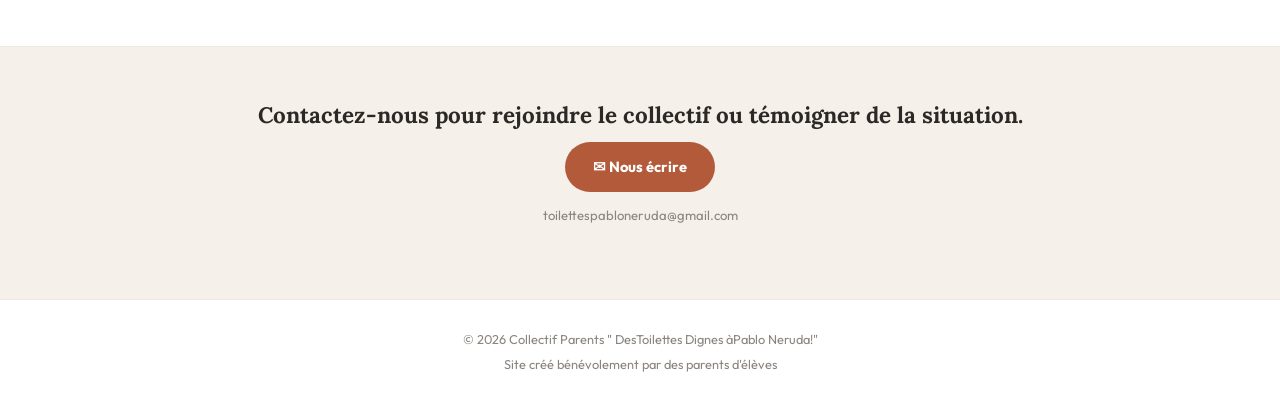
==== commit 2ea863ff: "Update demarches.html" ====
--- a/demarches.html
+++ b/demarches.html
@@ -109,16 +109,16 @@
   
 
 
- <h2 id="chronologie" style="font-family: var(--font-h); font-size: 1.25rem; margin-bottom: 20px; color: var(--ink);">Chronologie récente</h2>
+ <h2 id="chronologie" style="font-family: var(--font-h); font-size: 1.25rem; margin-bottom: 20px; color: var(--ink);">Chronologie</h2>
   <div class="timeline" style="margin-bottom: 56px;">
 
  <div class="tl-item">
       <div class="tl-dot"></div>
       <div class="tl-date">Avril 2026</div>
       <div class="tl-title">Lancement de sondages sur les toilettes à destination des élèves et parents.
-      Travaux d'urgence (plafond, verrous) effectués dans les toilettes des garçons, avec l'aide d'un agent du département.
-      Les toilettes des filles ne sont pas traités. Nous saluons ces premiers efforts du département, qui ne suffisent néanmoins pas à garantir des conditions sanitaires dignes aux enfants. Nous continuons donc la mobilisation.</div>
-      <div class="tl-desc"></div>
+      et une première réponse du département, fruit de notre mobilisation
+        </div>
+      <div class="tl-desc"> Quelques travaux d'urgence (plafond, verrous) effectués dans les toilettes des garçons, avec l'aide d'un agent du département. Les toilettes des filles ne sont pas traitées.  Nous saluons ces premiers efforts du département, qui ne suffisent néanmoins pas à garantir des conditions sanitaires dignes aux enfants. Nous continuons donc la mobilisation.</div>
     </div>
     
     <div class="tl-item">
@@ -145,9 +145,9 @@
 <div class="tl-item">
       <div class="tl-dot"></div>
       <div class="tl-date"> 2024, 2023, 2022, et avant...</div>
-      <div class="tl-title"> les parents d'élèves interpellent le collège et le département lors des CA au sujet des toilettes, envoient des courriers, sans que la situation n'évolue.</div>
-    </div>
-    
+      <div class="tl-title">  Signalements répétés des parents d'élèves au sujet des sanitaires  </div>
+     <div class="tl-desc"> Les parents d'élèves interpellent régulièrement le collège et le département lors des CA au sujet des toilettes, envoient des courriers, sans que la situation n'évolue.</div>
+ </div>
   </div>
 </div>
 
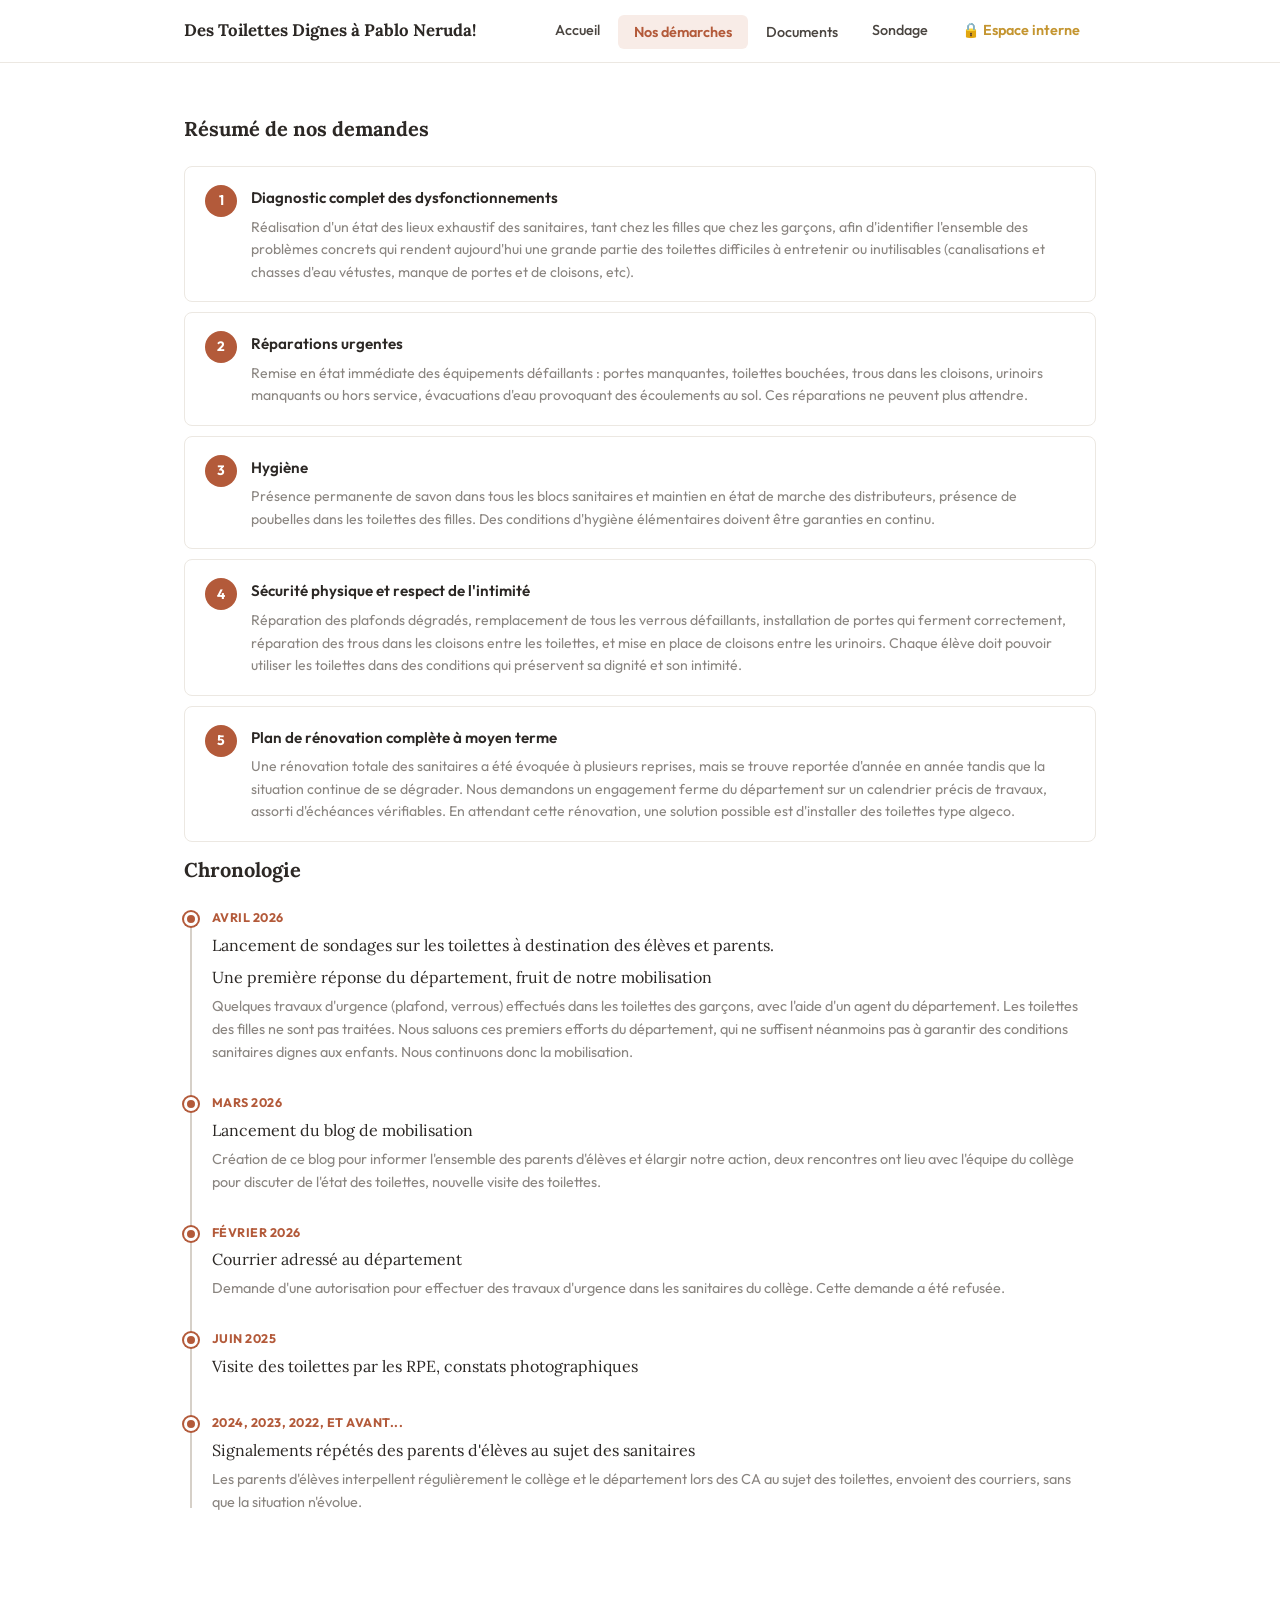
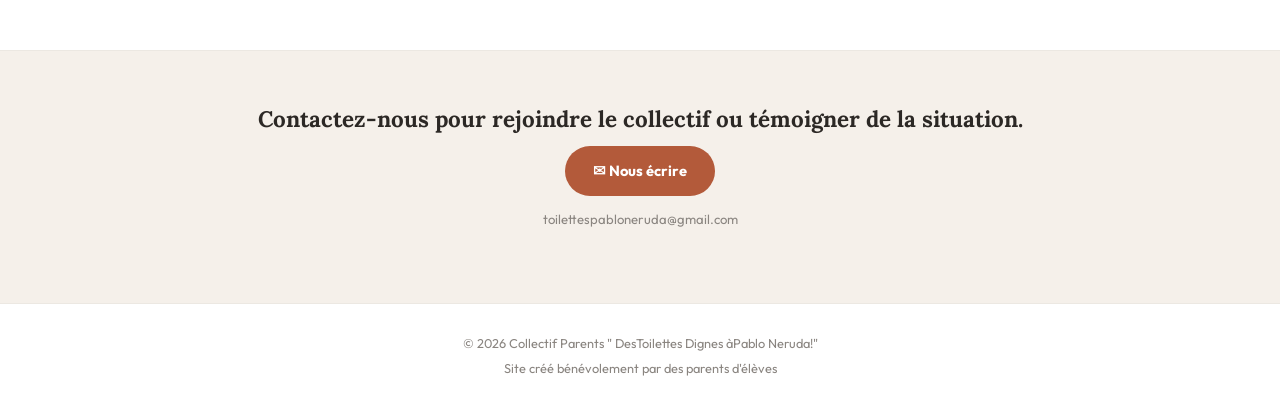
==== commit c9f1b2a2: "Update demarches.html" ====
--- a/demarches.html
+++ b/demarches.html
@@ -116,7 +116,8 @@
       <div class="tl-dot"></div>
       <div class="tl-date">Avril 2026</div>
       <div class="tl-title">Lancement de sondages sur les toilettes à destination des élèves et parents.
-      et une première réponse du département, fruit de notre mobilisation
+        </div>
+    <div class="tl-title">Une première réponse du département, fruit de notre mobilisation
         </div>
       <div class="tl-desc"> Quelques travaux d'urgence (plafond, verrous) effectués dans les toilettes des garçons, avec l'aide d'un agent du département. Les toilettes des filles ne sont pas traitées.  Nous saluons ces premiers efforts du département, qui ne suffisent néanmoins pas à garantir des conditions sanitaires dignes aux enfants. Nous continuons donc la mobilisation.</div>
     </div>
